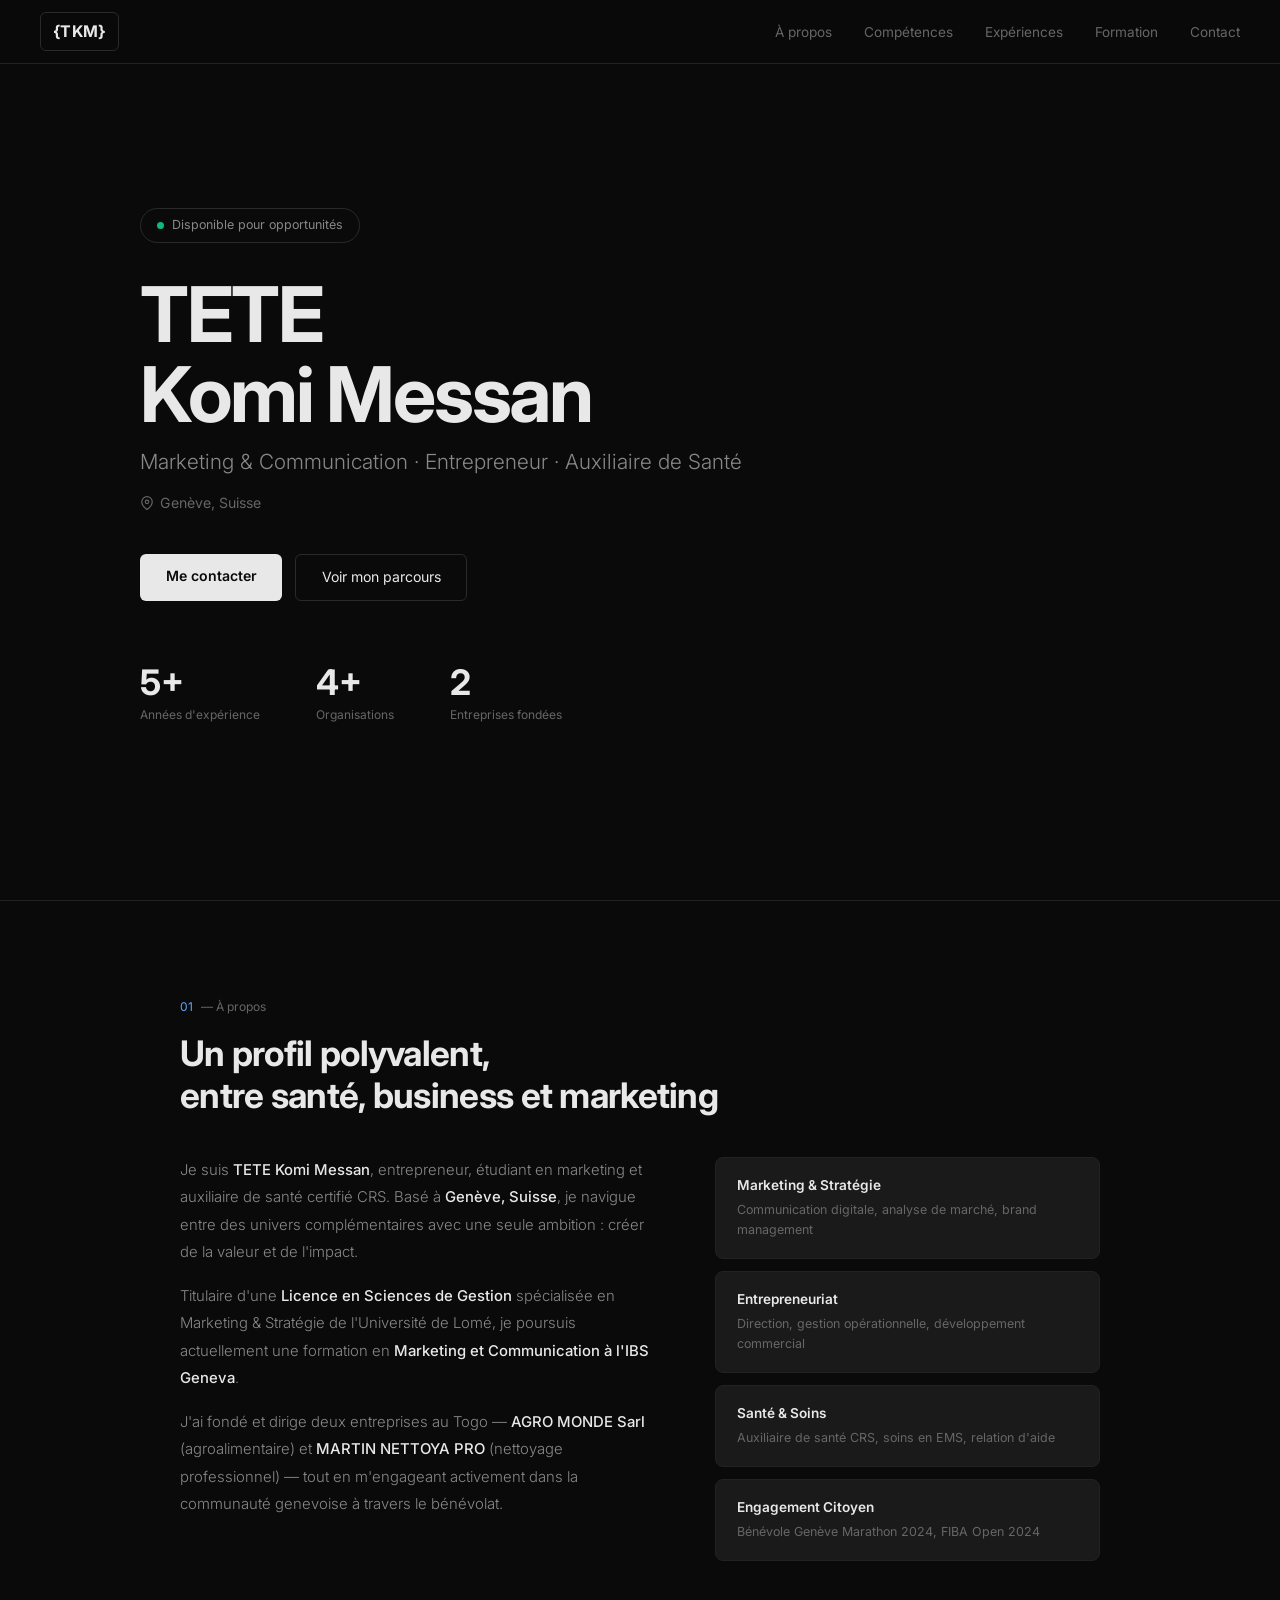
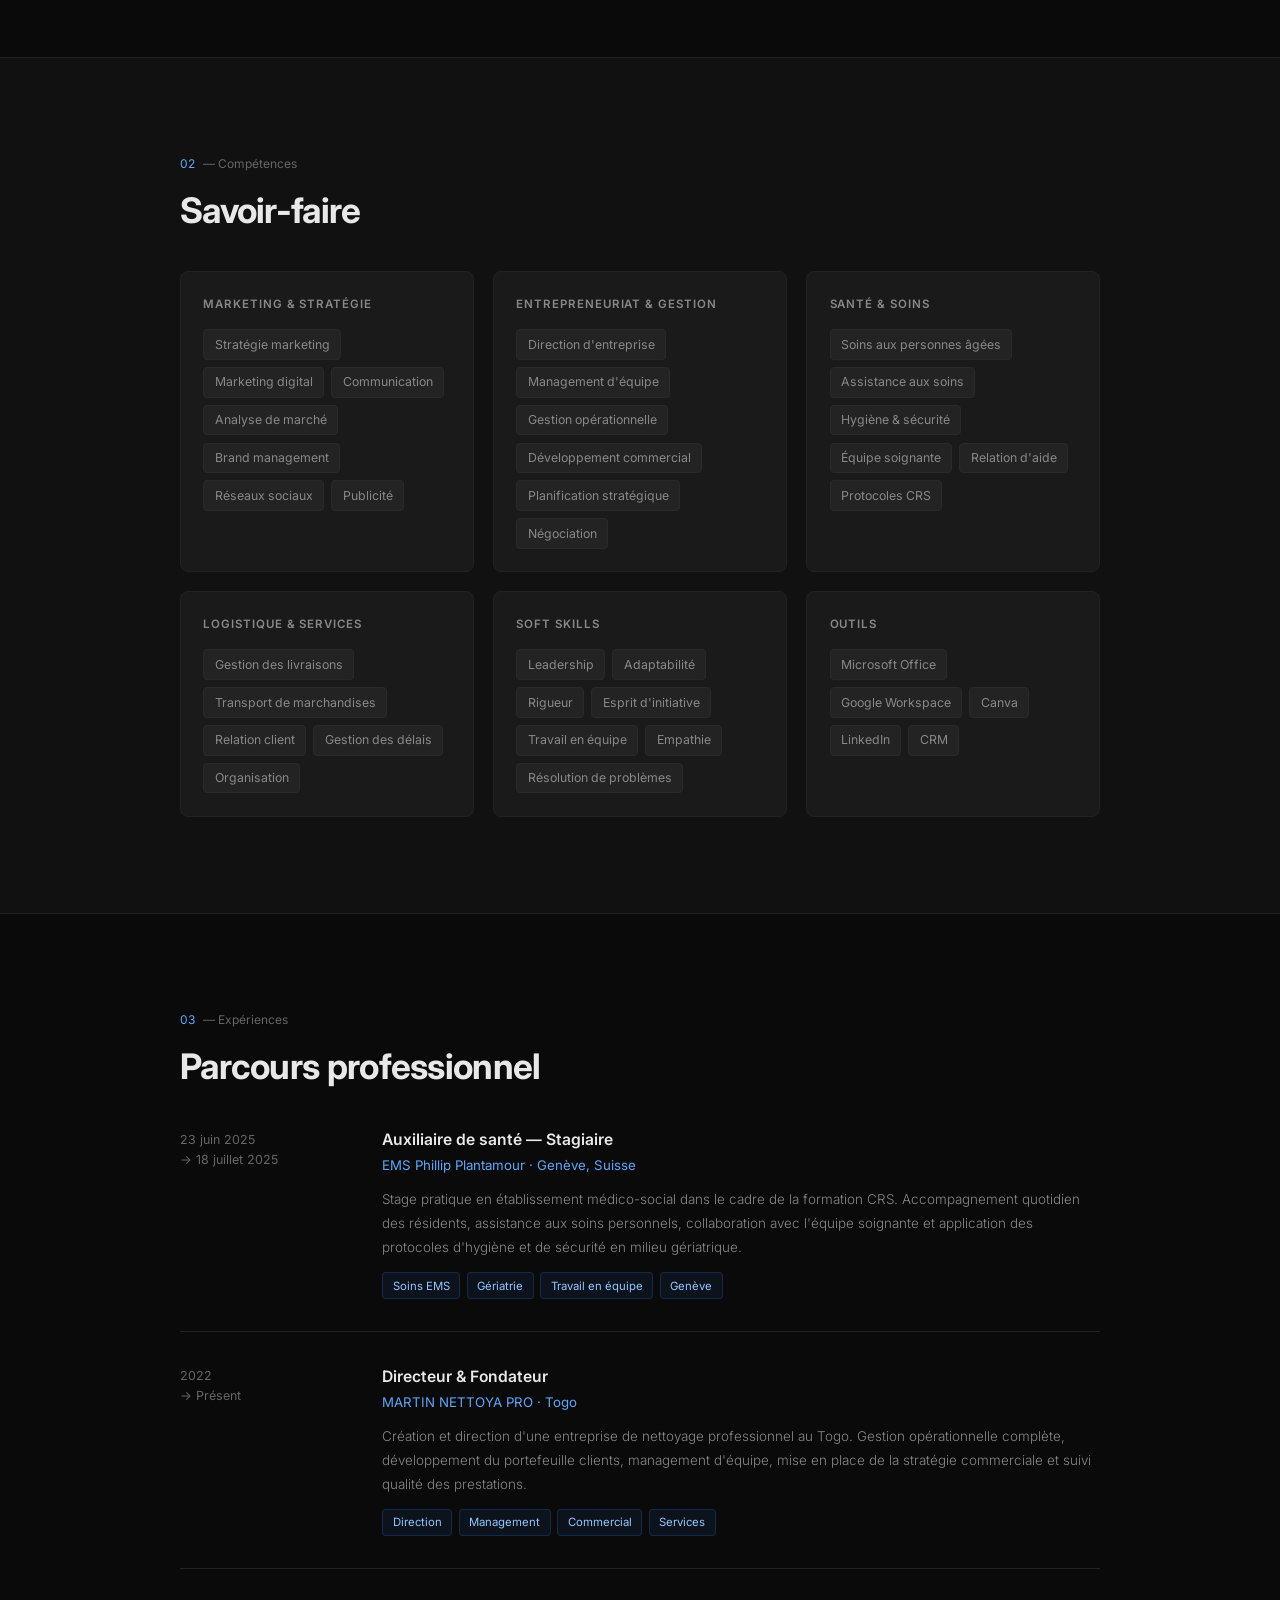
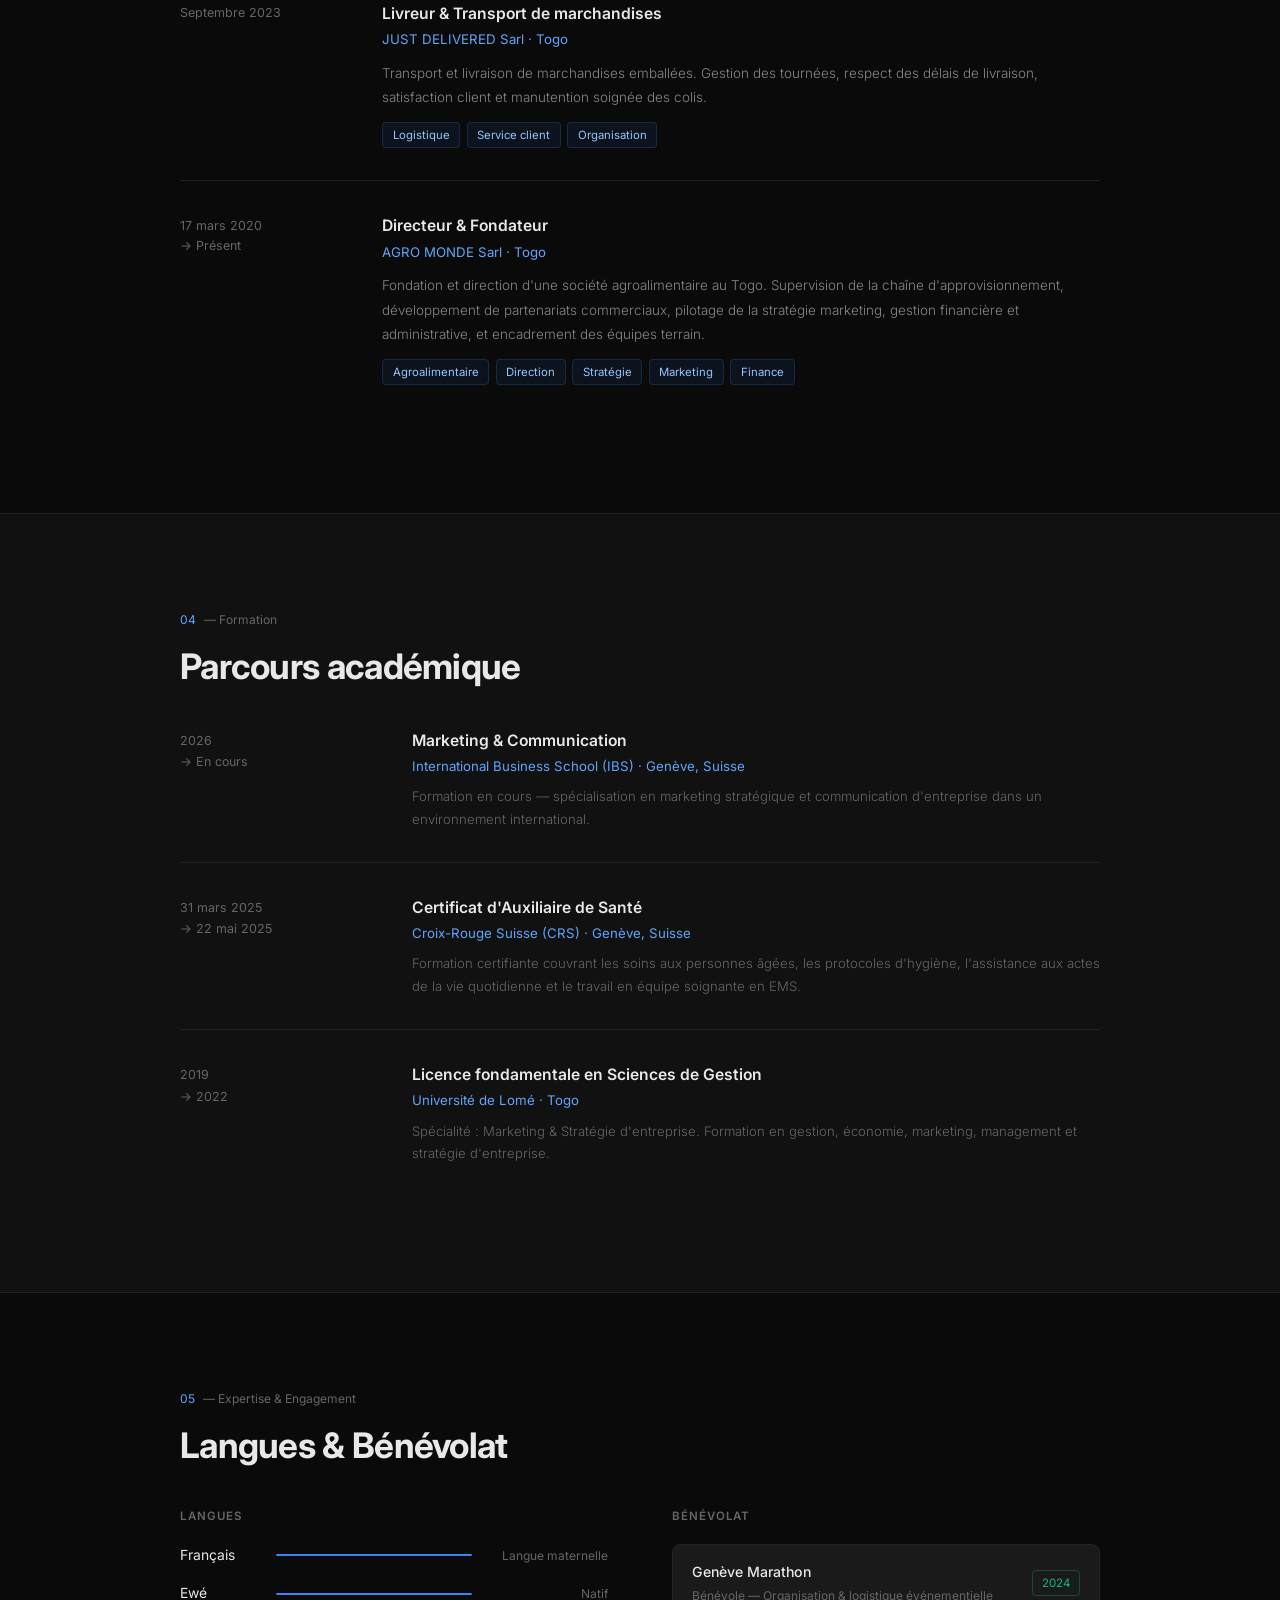
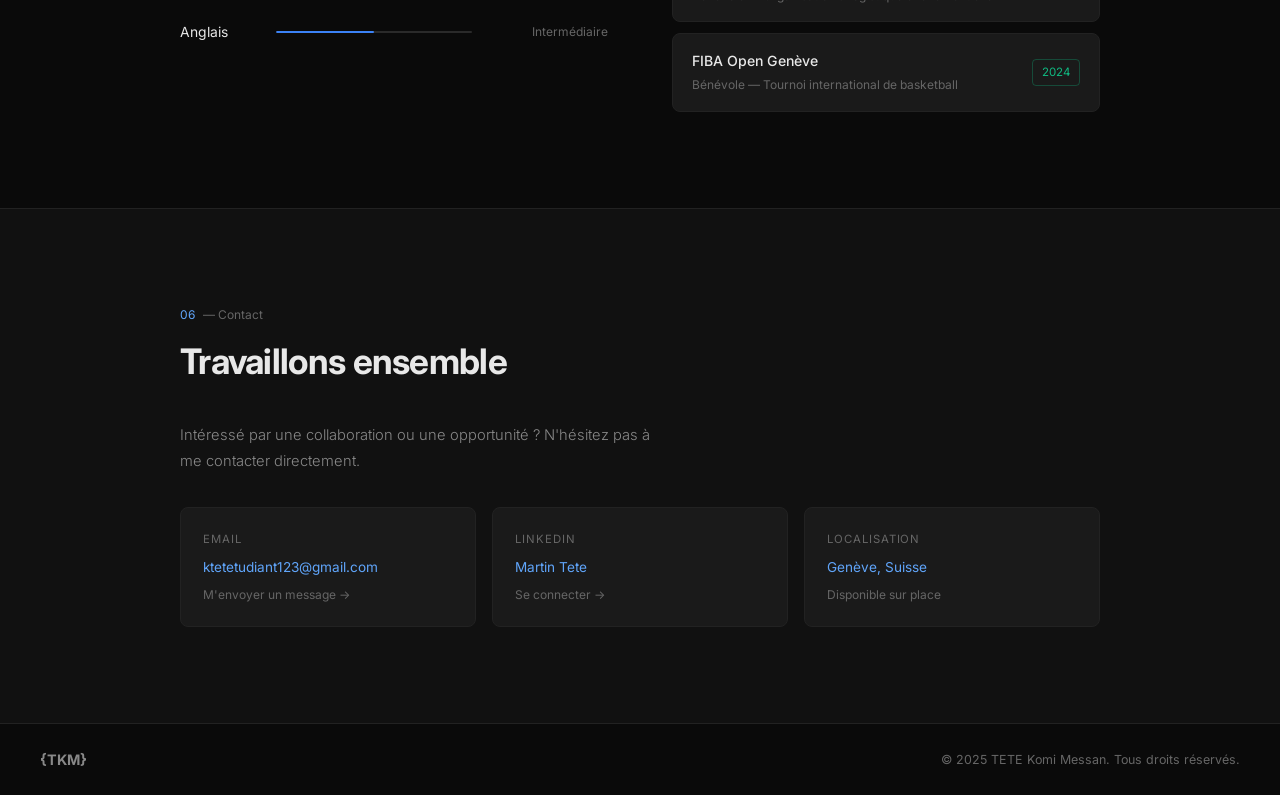
==== portfolio.html @ 0bc60387 "Add files via upload" ====
<!DOCTYPE html>
<html lang="fr">
<head>
<meta charset="UTF-8">
<meta name="viewport" content="width=device-width, initial-scale=1.0">
<title>TETE Komi Messan | Marketing & Entrepreneuriat</title>
<link href="https://fonts.googleapis.com/css2?family=Inter:wght@300;400;500;600;700&display=swap" rel="stylesheet">
<style>
*{margin:0;padding:0;box-sizing:border-box}
:root{
  --bg:#0a0a0a;
  --bg2:#111111;
  --bg3:#1a1a1a;
  --border:#222;
  --border2:#2a2a2a;
  --text:#e8e8e8;
  --muted:#666;
  --muted2:#888;
  --accent:#3b82f6;
  --accent2:#60a5fa;
  --green:#10b981;
}
html{scroll-behavior:smooth}
body{font-family:'Inter',sans-serif;background:var(--bg);color:var(--text);line-height:1.6;overflow-x:hidden}

/* NAV */
nav{
  position:fixed;top:0;left:0;right:0;z-index:100;
  display:flex;align-items:center;justify-content:space-between;
  padding:0 2.5rem;height:64px;
  background:rgba(10,10,10,0.92);backdrop-filter:blur(20px);
  border-bottom:1px solid var(--border);
}
.nav-logo{
  font-size:1rem;font-weight:700;color:var(--text);text-decoration:none;
  border:1px solid var(--border2);padding:0.35rem 0.75rem;border-radius:6px;
  letter-spacing:0.02em;
}
.nav-links{display:flex;gap:2rem;list-style:none}
.nav-links a{color:var(--muted);text-decoration:none;font-size:0.85rem;font-weight:400;transition:color .2s}
.nav-links a:hover,.nav-links a.active{color:var(--text)}

/* HERO */
#hero{
  min-height:100vh;display:flex;flex-direction:column;justify-content:center;
  padding:6rem 2.5rem 4rem;
}
.hero-inner{max-width:1000px;margin:0 auto;width:100%}
.hero-badge{
  display:inline-flex;align-items:center;gap:0.5rem;
  border:1px solid var(--border2);border-radius:100px;
  padding:0.4rem 1rem;font-size:0.78rem;color:var(--muted2);
  margin-bottom:2rem;
}
.hero-badge-dot{width:7px;height:7px;border-radius:50%;background:var(--green);animation:pulse 2s infinite}
@keyframes pulse{0%,100%{opacity:1}50%{opacity:0.4}}
h1.hero-name{font-size:clamp(2.8rem,6vw,5rem);font-weight:700;line-height:1.05;margin-bottom:0.6rem;letter-spacing:-0.03em}
.hero-role{font-size:clamp(1rem,2.5vw,1.3rem);color:var(--muted2);font-weight:300;margin-bottom:0.8rem}
.hero-location{font-size:0.88rem;color:var(--muted);margin-bottom:2.5rem;display:flex;align-items:center;gap:0.4rem}
.hero-btns{display:flex;gap:0.8rem;flex-wrap:wrap;margin-bottom:4rem}
.btn-main{
  background:var(--text);color:var(--bg);padding:0.7rem 1.6rem;border-radius:6px;
  text-decoration:none;font-size:0.88rem;font-weight:600;transition:opacity .2s;border:none;cursor:pointer;
}
.btn-main:hover{opacity:0.85}
.btn-sec{
  border:1px solid var(--border2);color:var(--text);padding:0.7rem 1.6rem;border-radius:6px;
  text-decoration:none;font-size:0.88rem;font-weight:400;transition:background .2s;
}
.btn-sec:hover{background:var(--bg3)}
.hero-stats{display:flex;gap:3.5rem}
.stat-val{font-size:2.2rem;font-weight:700;color:var(--text);line-height:1}
.stat-label{font-size:0.75rem;color:var(--muted);margin-top:0.3rem}

/* SECTIONS */
.section-wrap{border-top:1px solid var(--border)}
.section{padding:6rem 2.5rem;max-width:1000px;margin:0 auto}
.section-bg{background:var(--bg2)}
.section-tag{font-size:0.75rem;color:var(--muted);margin-bottom:1rem;display:flex;align-items:center;gap:0.5rem}
.section-num{color:var(--accent2)}
.section-title{font-size:clamp(1.6rem,3vw,2.2rem);font-weight:700;letter-spacing:-0.02em;margin-bottom:2.5rem;line-height:1.2}

/* ABOUT */
.about-grid{display:grid;grid-template-columns:1.1fr 0.9fr;gap:4rem;align-items:start}
.about-text p{color:var(--muted2);line-height:1.85;font-size:0.93rem;font-weight:300;margin-bottom:1rem}
.about-text p strong{color:var(--text);font-weight:500}
.about-cards{display:flex;flex-direction:column;gap:0.75rem}
.about-card{
  background:var(--bg3);border:1px solid var(--border);border-radius:8px;
  padding:1.1rem 1.3rem;transition:border-color .2s;
}
.about-card:hover{border-color:var(--border2)}
.about-card-title{font-size:0.85rem;font-weight:600;color:var(--text);margin-bottom:0.2rem}
.about-card-sub{font-size:0.78rem;color:var(--muted)}

/* SKILLS */
.skills-grid{display:grid;grid-template-columns:repeat(auto-fit,minmax(260px,1fr));gap:1.2rem}
.skill-block{background:var(--bg3);border:1px solid var(--border);border-radius:8px;padding:1.4rem}
.skill-block-title{font-size:0.72rem;font-weight:600;color:var(--muted2);letter-spacing:0.08em;text-transform:uppercase;margin-bottom:1rem}
.skill-tags{display:flex;flex-wrap:wrap;gap:0.45rem}
.skill-tag{
  background:rgba(255,255,255,0.04);border:1px solid var(--border2);
  border-radius:4px;padding:0.28rem 0.65rem;font-size:0.77rem;color:var(--muted2);
  transition:border-color .2s,color .2s;
}
.skill-tag:hover{border-color:var(--accent);color:var(--accent2)}

/* EXPERIENCE */
.exp-list{display:flex;flex-direction:column}
.exp-item{
  display:grid;grid-template-columns:170px 1fr;gap:2rem;
  padding:2rem 0;border-bottom:1px solid var(--border);
}
.exp-item:first-child{padding-top:0}
.exp-item:last-child{border-bottom:none}
.exp-period{font-size:0.78rem;color:var(--muted);line-height:1.6;padding-top:0.15rem}
.exp-role{font-size:0.98rem;font-weight:600;color:var(--text);margin-bottom:0.2rem}
.exp-company{font-size:0.83rem;color:var(--accent2);margin-bottom:0.65rem;font-weight:400}
.exp-desc{font-size:0.84rem;color:var(--muted2);line-height:1.8;font-weight:300}
.exp-badges{display:flex;flex-wrap:wrap;gap:0.4rem;margin-top:0.8rem}
.exp-badge{
  font-size:0.71rem;padding:0.2rem 0.6rem;border-radius:4px;
  background:rgba(59,130,246,0.08);border:1px solid rgba(59,130,246,0.2);color:#93c5fd;
}

/* EDUCATION */
.edu-list{display:flex;flex-direction:column}
.edu-item{
  display:grid;grid-template-columns:200px 1fr;gap:2rem;
  padding:2rem 0;border-bottom:1px solid var(--border);
}
.edu-item:first-child{padding-top:0}
.edu-item:last-child{border-bottom:none}
.edu-period{font-size:0.78rem;color:var(--muted);line-height:1.7;padding-top:0.15rem}
.edu-degree{font-size:0.98rem;font-weight:600;color:var(--text);margin-bottom:0.2rem}
.edu-school{font-size:0.83rem;color:var(--accent2);margin-bottom:0.5rem}
.edu-detail{font-size:0.82rem;color:var(--muted);font-weight:300;line-height:1.7}

/* EXPERTISE */
.expertise-grid{display:grid;grid-template-columns:1fr 1fr;gap:4rem;align-items:start}
.block-label{font-size:0.72rem;font-weight:600;color:var(--muted);letter-spacing:0.08em;text-transform:uppercase;margin-bottom:1.2rem}
.lang-list{display:flex;flex-direction:column;gap:1rem}
.lang-item{display:grid;grid-template-columns:80px 1fr 120px;align-items:center;gap:1rem}
.lang-name{font-size:0.87rem;color:var(--text)}
.lang-bar-track{height:2px;background:var(--border2);border-radius:2px;overflow:hidden}
.lang-bar{height:100%;background:var(--accent);border-radius:2px;transition:width 1s ease}
.lang-level{font-size:0.75rem;color:var(--muted);text-align:right}
.bene-list{display:flex;flex-direction:column;gap:0.7rem}
.bene-item{
  background:var(--bg3);border:1px solid var(--border);border-radius:8px;
  padding:1rem 1.2rem;display:flex;align-items:center;justify-content:space-between;gap:1rem;
}
.bene-name{font-size:0.88rem;font-weight:500;color:var(--text)}
.bene-sub{font-size:0.75rem;color:var(--muted);margin-top:0.15rem}
.bene-year{
  font-size:0.72rem;color:var(--green);white-space:nowrap;
  border:1px solid rgba(16,185,129,0.3);padding:0.18rem 0.55rem;border-radius:4px;
  flex-shrink:0;
}

/* CONTACT */
.contact-intro{color:var(--muted2);font-size:0.92rem;font-weight:300;line-height:1.8;margin-bottom:2rem;max-width:480px}
.contact-grid{display:grid;grid-template-columns:repeat(3,1fr);gap:1rem}
.contact-card{
  background:var(--bg3);border:1px solid var(--border);border-radius:8px;
  padding:1.4rem;text-decoration:none;color:var(--text);
  transition:border-color .2s,background .2s;display:block;
}
.contact-card:hover{border-color:var(--accent);background:rgba(59,130,246,0.04)}
.contact-card-type{font-size:0.71rem;color:var(--muted);text-transform:uppercase;letter-spacing:0.08em;margin-bottom:0.5rem}
.contact-card-val{font-size:0.85rem;color:var(--accent2);word-break:break-all;margin-bottom:0.4rem}
.contact-card-action{font-size:0.75rem;color:var(--muted)}

/* FOOTER */
footer{
  border-top:1px solid var(--border);padding:1.5rem 2.5rem;
  display:flex;justify-content:space-between;align-items:center;
  color:var(--muted);font-size:0.78rem;
}
.footer-logo{font-weight:700;color:var(--muted2);font-size:0.9rem;font-family:'Inter',sans-serif}

/* RESPONSIVE */
@media(max-width:768px){
  nav{padding:0 1.2rem}
  .nav-links{display:none}
  .section{padding:4rem 1.2rem}
  #hero{padding:5rem 1.2rem 3rem}
  .about-grid{grid-template-columns:1fr;gap:2rem}
  .exp-item{grid-template-columns:1fr;gap:0.3rem}
  .edu-item{grid-template-columns:1fr;gap:0.3rem}
  .expertise-grid{grid-template-columns:1fr;gap:2.5rem}
  .contact-grid{grid-template-columns:1fr}
  .hero-stats{gap:2rem}
  .lang-item{grid-template-columns:70px 1fr 100px}
  footer{flex-direction:column;gap:0.5rem;text-align:center;padding:1.2rem}
}
</style>
</head>
<body>

<!-- NAV -->
<nav>
  <a href="#hero" class="nav-logo">{TKM}</a>
  <ul class="nav-links">
    <li><a href="#about">À propos</a></li>
    <li><a href="#skills">Compétences</a></li>
    <li><a href="#experience">Expériences</a></li>
    <li><a href="#education">Formation</a></li>
    <li><a href="#contact">Contact</a></li>
  </ul>
</nav>

<!-- HERO -->
<section id="hero">
  <div class="hero-inner">
    <div class="hero-badge">
      <span class="hero-badge-dot"></span>
      Disponible pour opportunités
    </div>
    <h1 class="hero-name">TETE<br>Komi Messan</h1>
    <div class="hero-role">Marketing &amp; Communication · Entrepreneur · Auxiliaire de Santé</div>
    <div class="hero-location">
      <svg width="14" height="14" viewBox="0 0 24 24" fill="none" stroke="currentColor" stroke-width="2"><path d="M21 10c0 7-9 13-9 13s-9-6-9-13a9 9 0 0 1 18 0z"/><circle cx="12" cy="10" r="3"/></svg>
      Genève, Suisse
    </div>
    <div class="hero-btns">
      <a href="#contact" class="btn-main">Me contacter</a>
      <a href="#experience" class="btn-sec">Voir mon parcours</a>
    </div>
    <div class="hero-stats">
      <div>
        <div class="stat-val" id="stat-years">0+</div>
        <div class="stat-label">Années d'expérience</div>
      </div>
      <div>
        <div class="stat-val" id="stat-orgs">0+</div>
        <div class="stat-label">Organisations</div>
      </div>
      <div>
        <div class="stat-val" id="stat-cos">0</div>
        <div class="stat-label">Entreprises fondées</div>
      </div>
    </div>
  </div>
</section>

<!-- ABOUT -->
<div class="section-wrap" id="about">
<div class="section">
  <div class="section-tag"><span class="section-num">01</span> — À propos</div>
  <h2 class="section-title">Un profil polyvalent,<br>entre santé, business et marketing</h2>
  <div class="about-grid">
    <div class="about-text">
      <p>Je suis <strong>TETE Komi Messan</strong>, entrepreneur, étudiant en marketing et auxiliaire de santé certifié CRS. Basé à <strong>Genève, Suisse</strong>, je navigue entre des univers complémentaires avec une seule ambition : créer de la valeur et de l'impact.</p>
      <p>Titulaire d'une <strong>Licence en Sciences de Gestion</strong> spécialisée en Marketing &amp; Stratégie de l'Université de Lomé, je poursuis actuellement une formation en <strong>Marketing et Communication à l'IBS Geneva</strong>.</p>
      <p>J'ai fondé et dirige deux entreprises au Togo — <strong>AGRO MONDE Sarl</strong> (agroalimentaire) et <strong>MARTIN NETTOYA PRO</strong> (nettoyage professionnel) — tout en m'engageant activement dans la communauté genevoise à travers le bénévolat.</p>
    </div>
    <div class="about-cards">
      <div class="about-card">
        <div class="about-card-title">Marketing &amp; Stratégie</div>
        <div class="about-card-sub">Communication digitale, analyse de marché, brand management</div>
      </div>
      <div class="about-card">
        <div class="about-card-title">Entrepreneuriat</div>
        <div class="about-card-sub">Direction, gestion opérationnelle, développement commercial</div>
      </div>
      <div class="about-card">
        <div class="about-card-title">Santé &amp; Soins</div>
        <div class="about-card-sub">Auxiliaire de santé CRS, soins en EMS, relation d'aide</div>
      </div>
      <div class="about-card">
        <div class="about-card-title">Engagement Citoyen</div>
        <div class="about-card-sub">Bénévole Genève Marathon 2024, FIBA Open 2024</div>
      </div>
    </div>
  </div>
</div>
</div>

<!-- SKILLS -->
<div class="section-wrap section-bg" id="skills">
<div class="section">
  <div class="section-tag"><span class="section-num">02</span> — Compétences</div>
  <h2 class="section-title">Savoir-faire</h2>
  <div class="skills-grid">
    <div class="skill-block">
      <div class="skill-block-title">Marketing &amp; Stratégie</div>
      <div class="skill-tags">
        <span class="skill-tag">Stratégie marketing</span>
        <span class="skill-tag">Marketing digital</span>
        <span class="skill-tag">Communication</span>
        <span class="skill-tag">Analyse de marché</span>
        <span class="skill-tag">Brand management</span>
        <span class="skill-tag">Réseaux sociaux</span>
        <span class="skill-tag">Publicité</span>
      </div>
    </div>
    <div class="skill-block">
      <div class="skill-block-title">Entrepreneuriat &amp; Gestion</div>
      <div class="skill-tags">
        <span class="skill-tag">Direction d'entreprise</span>
        <span class="skill-tag">Management d'équipe</span>
        <span class="skill-tag">Gestion opérationnelle</span>
        <span class="skill-tag">Développement commercial</span>
        <span class="skill-tag">Planification stratégique</span>
        <span class="skill-tag">Négociation</span>
      </div>
    </div>
    <div class="skill-block">
      <div class="skill-block-title">Santé &amp; Soins</div>
      <div class="skill-tags">
        <span class="skill-tag">Soins aux personnes âgées</span>
        <span class="skill-tag">Assistance aux soins</span>
        <span class="skill-tag">Hygiène &amp; sécurité</span>
        <span class="skill-tag">Équipe soignante</span>
        <span class="skill-tag">Relation d'aide</span>
        <span class="skill-tag">Protocoles CRS</span>
      </div>
    </div>
    <div class="skill-block">
      <div class="skill-block-title">Logistique &amp; Services</div>
      <div class="skill-tags">
        <span class="skill-tag">Gestion des livraisons</span>
        <span class="skill-tag">Transport de marchandises</span>
        <span class="skill-tag">Relation client</span>
        <span class="skill-tag">Gestion des délais</span>
        <span class="skill-tag">Organisation</span>
      </div>
    </div>
    <div class="skill-block">
      <div class="skill-block-title">Soft Skills</div>
      <div class="skill-tags">
        <span class="skill-tag">Leadership</span>
        <span class="skill-tag">Adaptabilité</span>
        <span class="skill-tag">Rigueur</span>
        <span class="skill-tag">Esprit d'initiative</span>
        <span class="skill-tag">Travail en équipe</span>
        <span class="skill-tag">Empathie</span>
        <span class="skill-tag">Résolution de problèmes</span>
      </div>
    </div>
    <div class="skill-block">
      <div class="skill-block-title">Outils</div>
      <div class="skill-tags">
        <span class="skill-tag">Microsoft Office</span>
        <span class="skill-tag">Google Workspace</span>
        <span class="skill-tag">Canva</span>
        <span class="skill-tag">LinkedIn</span>
        <span class="skill-tag">CRM</span>
      </div>
    </div>
  </div>
</div>
</div>

<!-- EXPERIENCE -->
<div class="section-wrap" id="experience">
<div class="section">
  <div class="section-tag"><span class="section-num">03</span> — Expériences</div>
  <h2 class="section-title">Parcours professionnel</h2>
  <div class="exp-list">

    <div class="exp-item">
      <div class="exp-period">23 juin 2025<br>→ 18 juillet 2025</div>
      <div>
        <div class="exp-role">Auxiliaire de santé — Stagiaire</div>
        <div class="exp-company">EMS Phillip Plantamour · Genève, Suisse</div>
        <div class="exp-desc">Stage pratique en établissement médico-social dans le cadre de la formation CRS. Accompagnement quotidien des résidents, assistance aux soins personnels, collaboration avec l'équipe soignante et application des protocoles d'hygiène et de sécurité en milieu gériatrique.</div>
        <div class="exp-badges">
          <span class="exp-badge">Soins EMS</span>
          <span class="exp-badge">Gériatrie</span>
          <span class="exp-badge">Travail en équipe</span>
          <span class="exp-badge">Genève</span>
        </div>
      </div>
    </div>

    <div class="exp-item">
      <div class="exp-period">2022<br>→ Présent</div>
      <div>
        <div class="exp-role">Directeur &amp; Fondateur</div>
        <div class="exp-company">MARTIN NETTOYA PRO · Togo</div>
        <div class="exp-desc">Création et direction d'une entreprise de nettoyage professionnel au Togo. Gestion opérationnelle complète, développement du portefeuille clients, management d'équipe, mise en place de la stratégie commerciale et suivi qualité des prestations.</div>
        <div class="exp-badges">
          <span class="exp-badge">Direction</span>
          <span class="exp-badge">Management</span>
          <span class="exp-badge">Commercial</span>
          <span class="exp-badge">Services</span>
        </div>
      </div>
    </div>

    <div class="exp-item">
      <div class="exp-period">Septembre 2023</div>
      <div>
        <div class="exp-role">Livreur &amp; Transport de marchandises</div>
        <div class="exp-company">JUST DELIVERED Sarl · Togo</div>
        <div class="exp-desc">Transport et livraison de marchandises emballées. Gestion des tournées, respect des délais de livraison, satisfaction client et manutention soignée des colis.</div>
        <div class="exp-badges">
          <span class="exp-badge">Logistique</span>
          <span class="exp-badge">Service client</span>
          <span class="exp-badge">Organisation</span>
        </div>
      </div>
    </div>

    <div class="exp-item">
      <div class="exp-period">17 mars 2020<br>→ Présent</div>
      <div>
        <div class="exp-role">Directeur &amp; Fondateur</div>
        <div class="exp-company">AGRO MONDE Sarl · Togo</div>
        <div class="exp-desc">Fondation et direction d'une société agroalimentaire au Togo. Supervision de la chaîne d'approvisionnement, développement de partenariats commerciaux, pilotage de la stratégie marketing, gestion financière et administrative, et encadrement des équipes terrain.</div>
        <div class="exp-badges">
          <span class="exp-badge">Agroalimentaire</span>
          <span class="exp-badge">Direction</span>
          <span class="exp-badge">Stratégie</span>
          <span class="exp-badge">Marketing</span>
          <span class="exp-badge">Finance</span>
        </div>
      </div>
    </div>

  </div>
</div>
</div>

<!-- EDUCATION -->
<div class="section-wrap section-bg" id="education">
<div class="section">
  <div class="section-tag"><span class="section-num">04</span> — Formation</div>
  <h2 class="section-title">Parcours académique</h2>
  <div class="edu-list">

    <div class="edu-item">
      <div class="edu-period">2026<br>→ En cours</div>
      <div>
        <div class="edu-degree">Marketing &amp; Communication</div>
        <div class="edu-school">International Business School (IBS) · Genève, Suisse</div>
        <div class="edu-detail">Formation en cours — spécialisation en marketing stratégique et communication d'entreprise dans un environnement international.</div>
      </div>
    </div>

    <div class="edu-item">
      <div class="edu-period">31 mars 2025<br>→ 22 mai 2025</div>
      <div>
        <div class="edu-degree">Certificat d'Auxiliaire de Santé</div>
        <div class="edu-school">Croix-Rouge Suisse (CRS) · Genève, Suisse</div>
        <div class="edu-detail">Formation certifiante couvrant les soins aux personnes âgées, les protocoles d'hygiène, l'assistance aux actes de la vie quotidienne et le travail en équipe soignante en EMS.</div>
      </div>
    </div>

    <div class="edu-item">
      <div class="edu-period">2019<br>→ 2022</div>
      <div>
        <div class="edu-degree">Licence fondamentale en Sciences de Gestion</div>
        <div class="edu-school">Université de Lomé · Togo</div>
        <div class="edu-detail">Spécialité : Marketing &amp; Stratégie d'entreprise. Formation en gestion, économie, marketing, management et stratégie d'entreprise.</div>
      </div>
    </div>

  </div>
</div>
</div>

<!-- EXPERTISE / LANGUES / BÉNÉVOLAT -->
<div class="section-wrap" id="expertise">
<div class="section">
  <div class="section-tag"><span class="section-num">05</span> — Expertise &amp; Engagement</div>
  <h2 class="section-title">Langues &amp; Bénévolat</h2>
  <div class="expertise-grid">

    <div>
      <div class="block-label">Langues</div>
      <div class="lang-list">
        <div class="lang-item">
          <span class="lang-name">Français</span>
          <div class="lang-bar-track"><div class="lang-bar" data-width="100"></div></div>
          <span class="lang-level">Langue maternelle</span>
        </div>
        <div class="lang-item">
          <span class="lang-name">Ewé</span>
          <div class="lang-bar-track"><div class="lang-bar" data-width="100"></div></div>
          <span class="lang-level">Natif</span>
        </div>
        <div class="lang-item">
          <span class="lang-name">Anglais</span>
          <div class="lang-bar-track"><div class="lang-bar" data-width="50"></div></div>
          <span class="lang-level">Intermédiaire</span>
        </div>
      </div>
    </div>

    <div>
      <div class="block-label">Bénévolat</div>
      <div class="bene-list">
        <div class="bene-item">
          <div>
            <div class="bene-name">Genève Marathon</div>
            <div class="bene-sub">Bénévole — Organisation &amp; logistique événementielle</div>
          </div>
          <span class="bene-year">2024</span>
        </div>
        <div class="bene-item">
          <div>
            <div class="bene-name">FIBA Open Genève</div>
            <div class="bene-sub">Bénévole — Tournoi international de basketball</div>
          </div>
          <span class="bene-year">2024</span>
        </div>
      </div>
    </div>

  </div>
</div>
</div>

<!-- CONTACT -->
<div class="section-wrap section-bg" id="contact">
<div class="section">
  <div class="section-tag"><span class="section-num">06</span> — Contact</div>
  <h2 class="section-title">Travaillons ensemble</h2>
  <p class="contact-intro">Intéressé par une collaboration ou une opportunité ? N'hésitez pas à me contacter directement.</p>
  <div class="contact-grid">
    <a href="mailto:ktetetudiant123@gmail.com" class="contact-card">
      <div class="contact-card-type">Email</div>
      <div class="contact-card-val">ktetetudiant123@gmail.com</div>
      <div class="contact-card-action">M'envoyer un message →</div>
    </a>
    <a href="https://www.linkedin.com/in/martin-tete-21938b289/" target="_blank" class="contact-card">
      <div class="contact-card-type">LinkedIn</div>
      <div class="contact-card-val">Martin Tete</div>
      <div class="contact-card-action">Se connecter →</div>
    </a>
    <div class="contact-card" style="cursor:default">
      <div class="contact-card-type">Localisation</div>
      <div class="contact-card-val">Genève, Suisse</div>
      <div class="contact-card-action">Disponible sur place</div>
    </div>
  </div>
</div>
</div>

<!-- FOOTER -->
<footer>
  <span class="footer-logo">{TKM}</span>
  <span>© 2025 TETE Komi Messan. Tous droits réservés.</span>
</footer>

<script>
// Active nav link on scroll
const allSections = document.querySelectorAll('[id]');
const links = document.querySelectorAll('.nav-links a');
window.addEventListener('scroll', () => {
  let cur = '';
  allSections.forEach(s => { if(window.scrollY >= s.offsetTop - 100) cur = s.id; });
  links.forEach(a => {
    a.classList.toggle('active', a.getAttribute('href') === '#' + cur);
  });
});

// Counter animation on hero
function animateCounter(el, target, suffix) {
  let val = 0;
  const dur = 1400, step = 16, inc = target / (dur / step);
  const t = setInterval(() => {
    val += inc;
    if (val >= target) { val = target; clearInterval(t); }
    el.textContent = Math.floor(val) + suffix;
  }, step);
}
const heroObs = new IntersectionObserver(entries => {
  if (entries[0].isIntersecting) {
    animateCounter(document.getElementById('stat-years'), 5, '+');
    animateCounter(document.getElementById('stat-orgs'), 4, '+');
    animateCounter(document.getElementById('stat-cos'), 2, '');
    heroObs.disconnect();
  }
}, { threshold: 0.5 });
heroObs.observe(document.querySelector('.hero-stats'));

// Language bars animation
const bars = document.querySelectorAll('.lang-bar');
bars.forEach(b => b.style.width = '0');
const barObs = new IntersectionObserver(entries => {
  if (entries[0].isIntersecting) {
    bars.forEach(b => { b.style.width = b.dataset.width + '%'; });
    barObs.disconnect();
  }
}, { threshold: 0.4 });
const expertiseSection = document.getElementById('expertise');
if (expertiseSection) barObs.observe(expertiseSection);
</script>
</body>
</html>
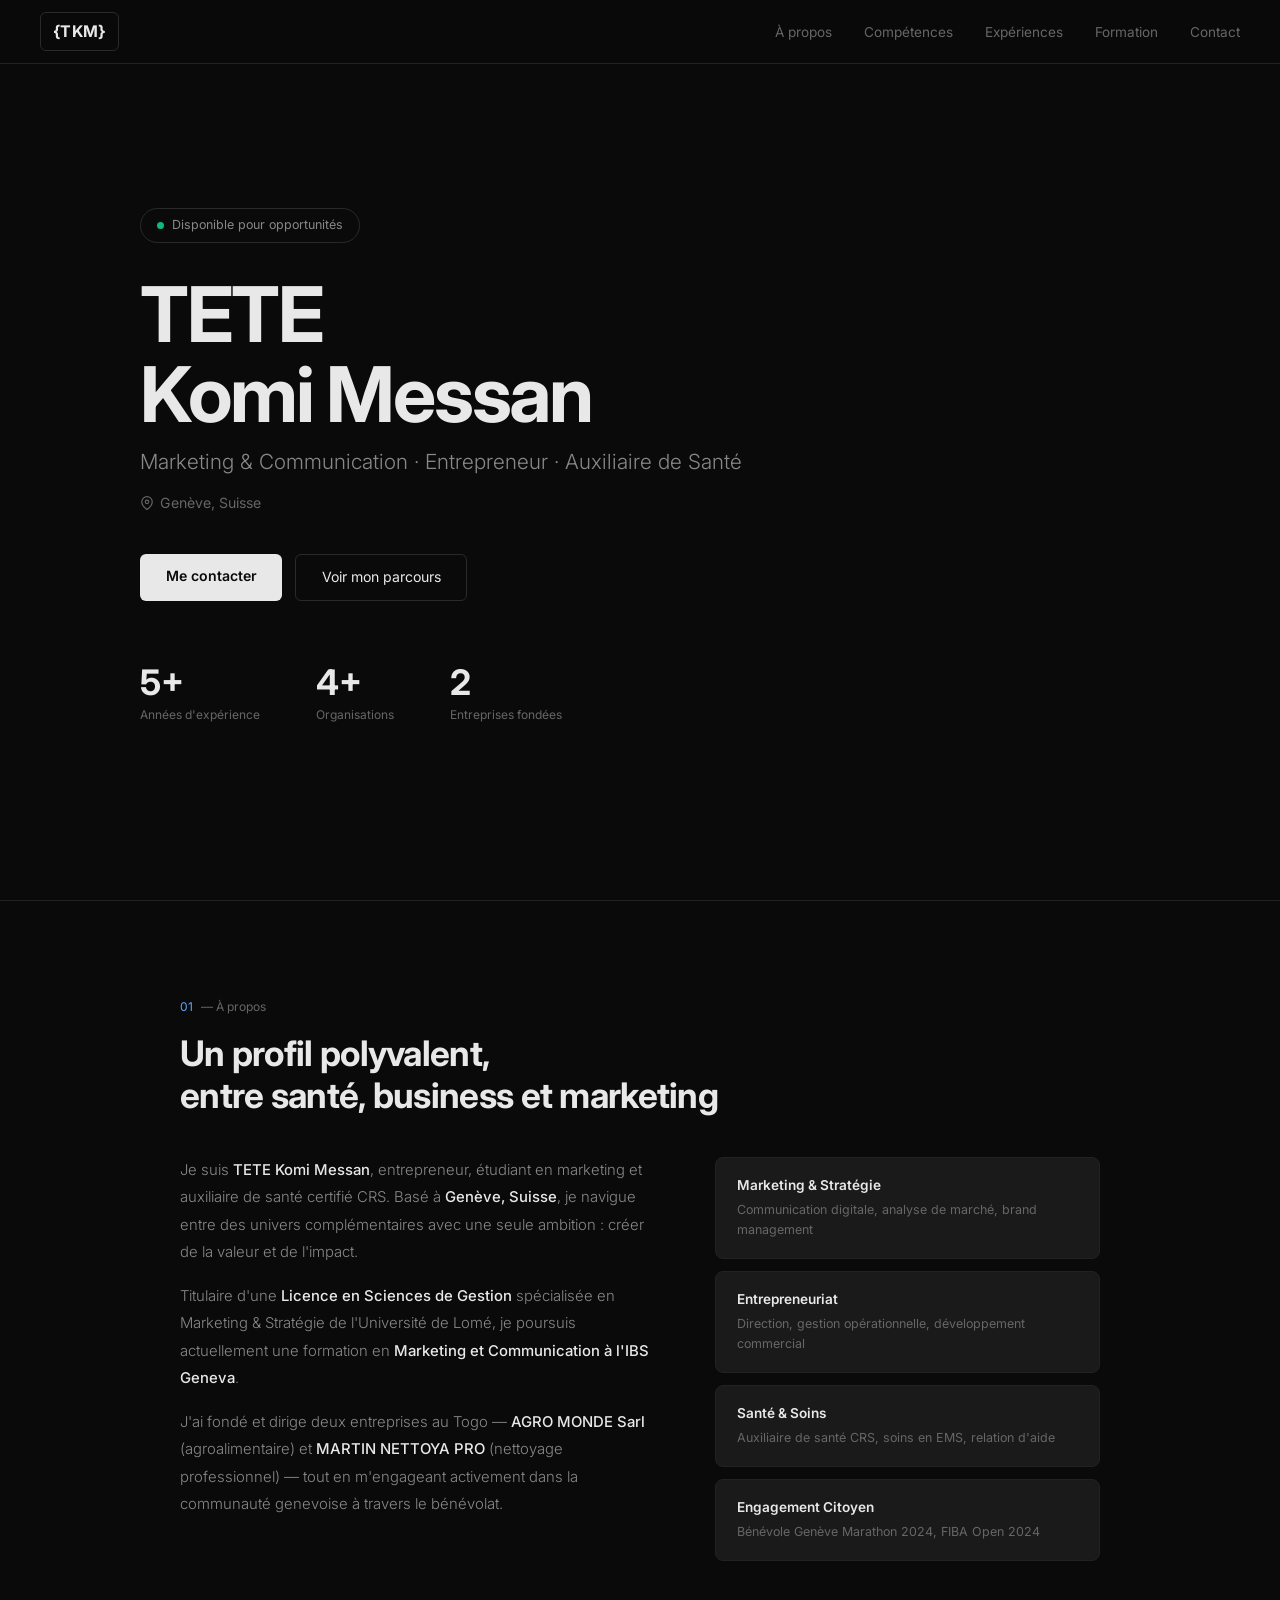
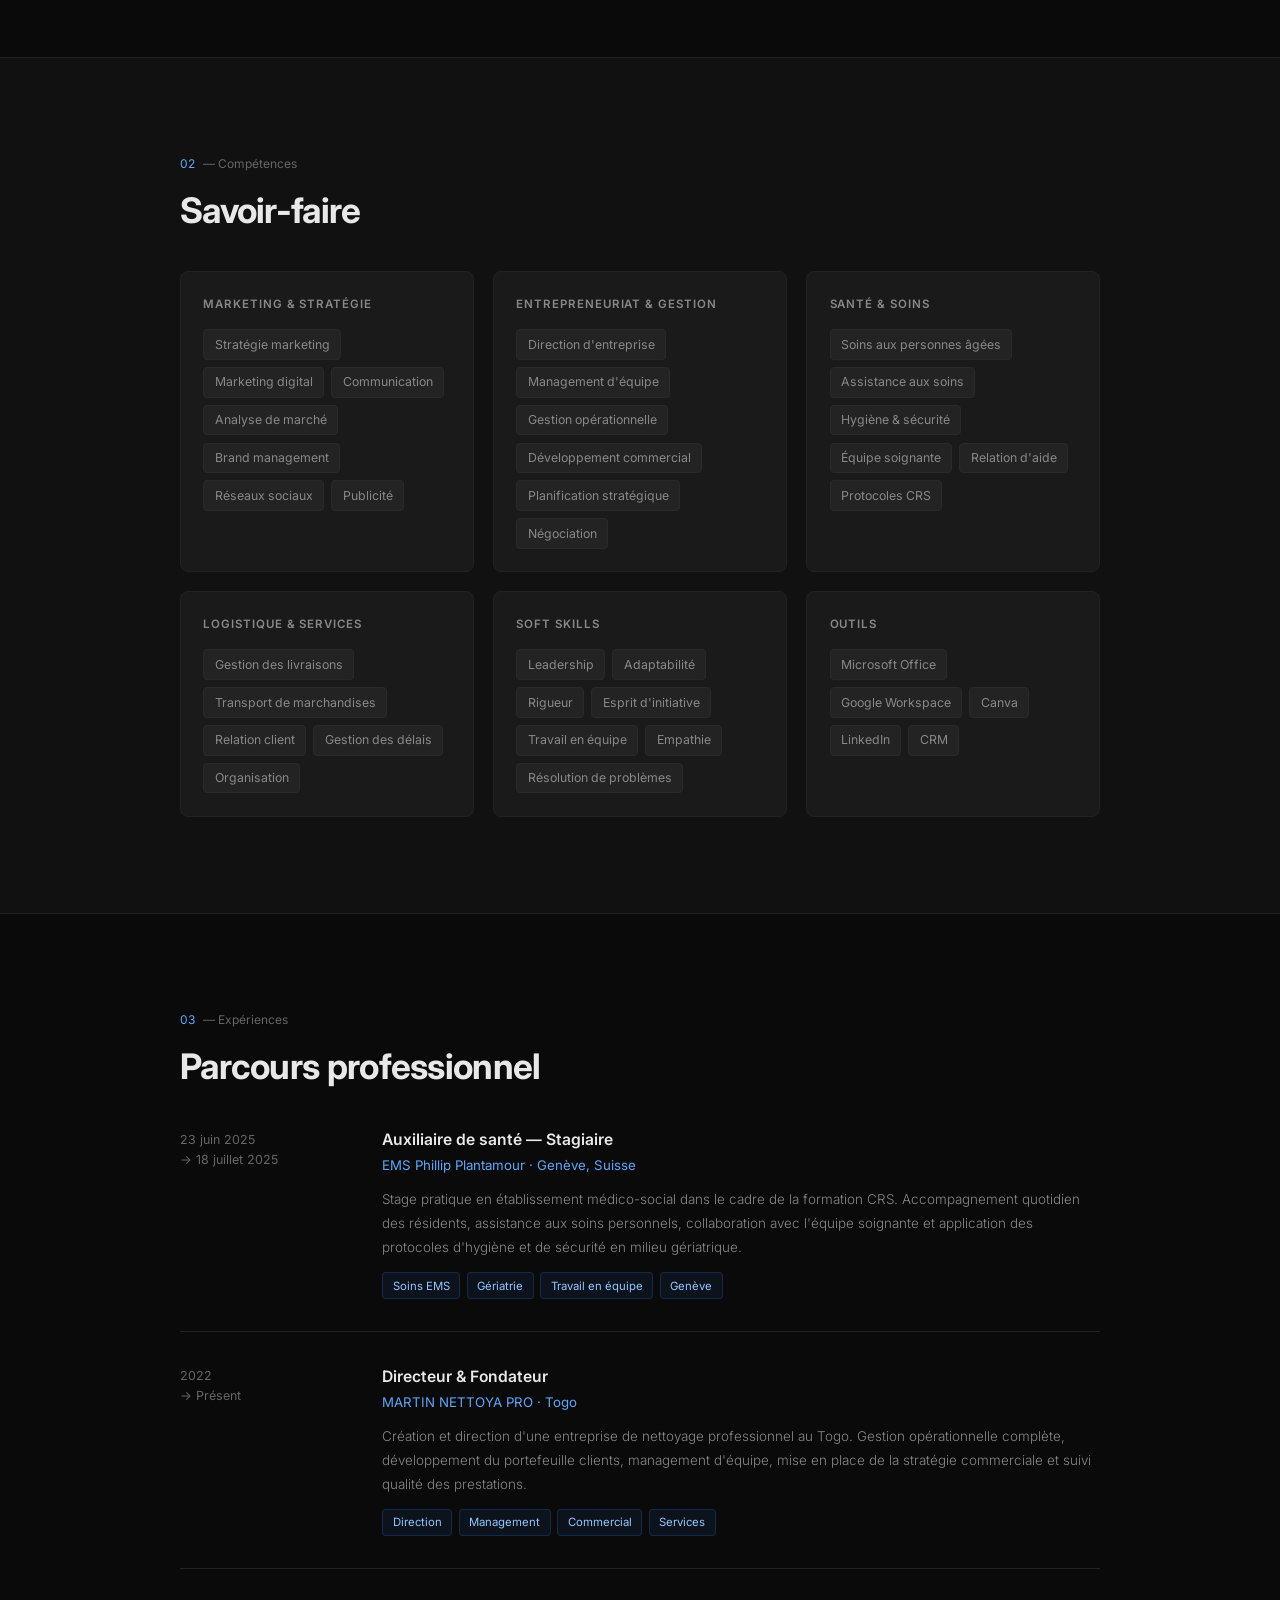
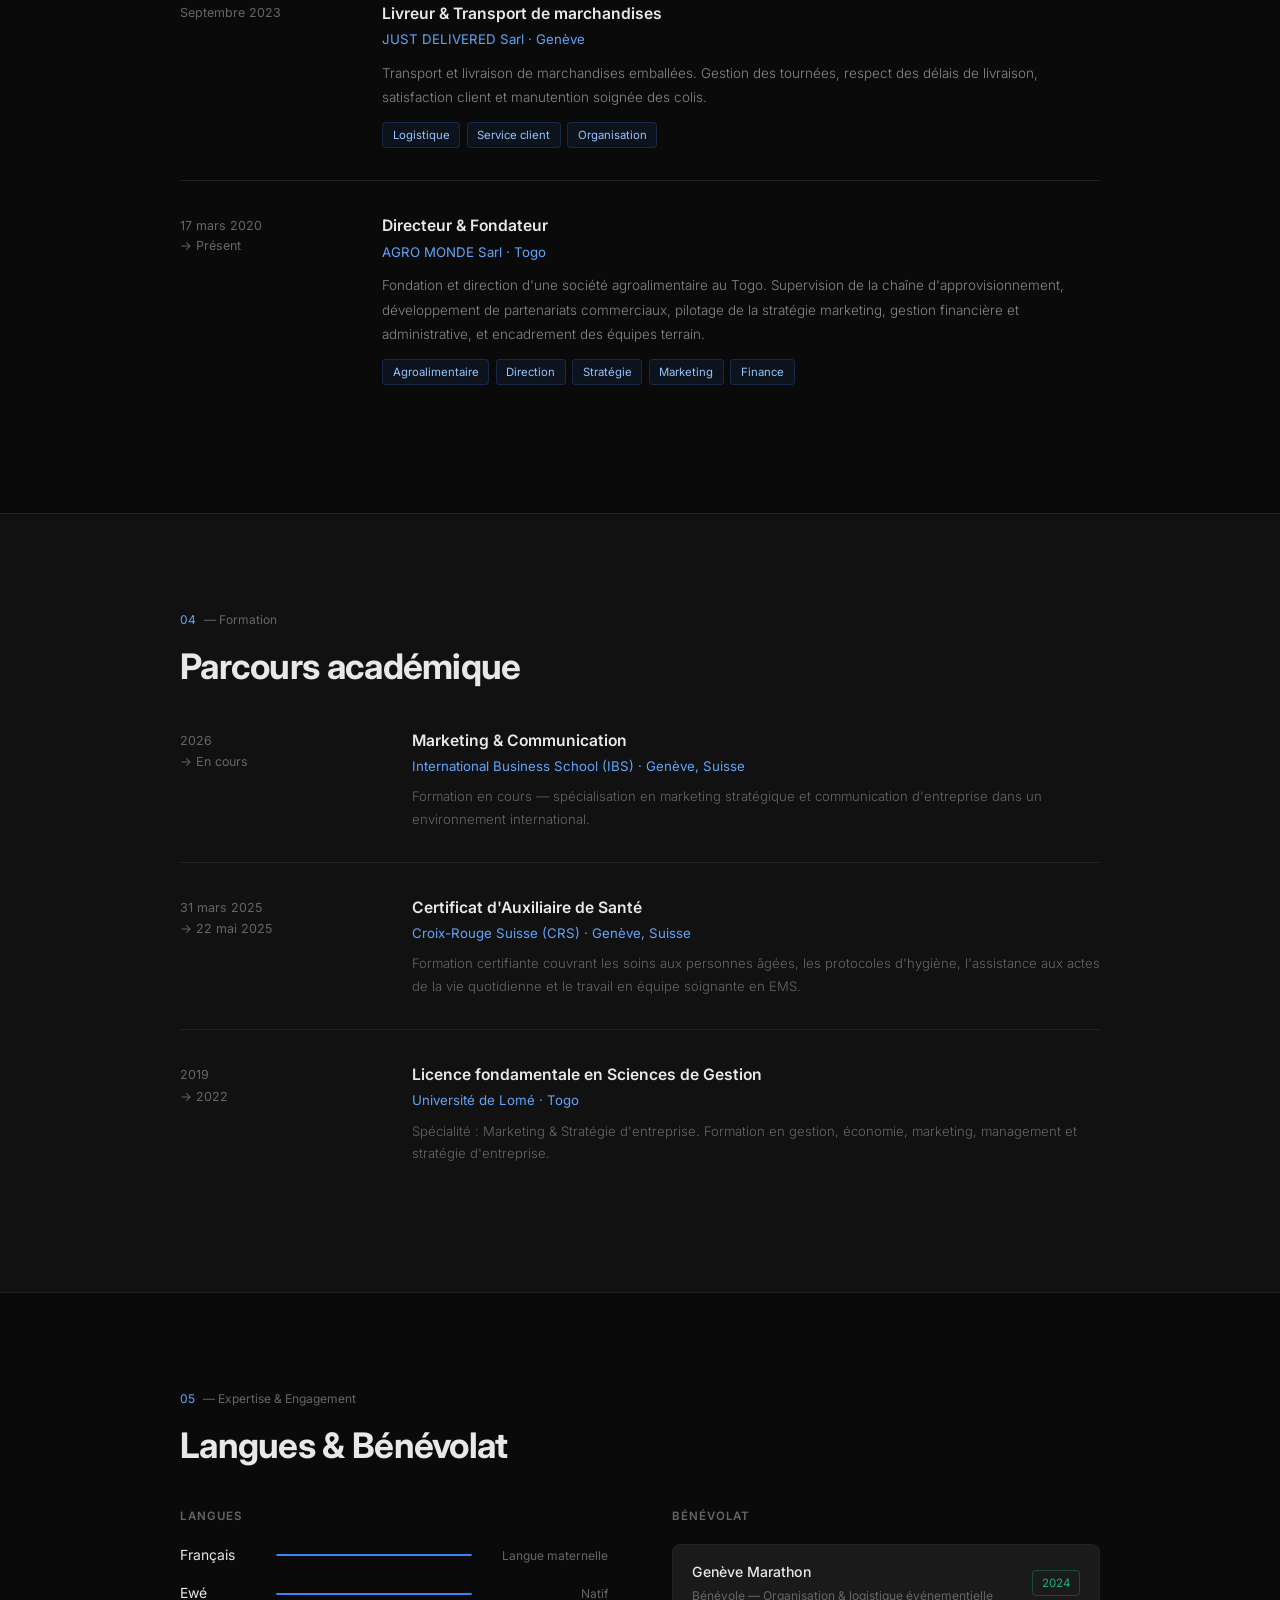
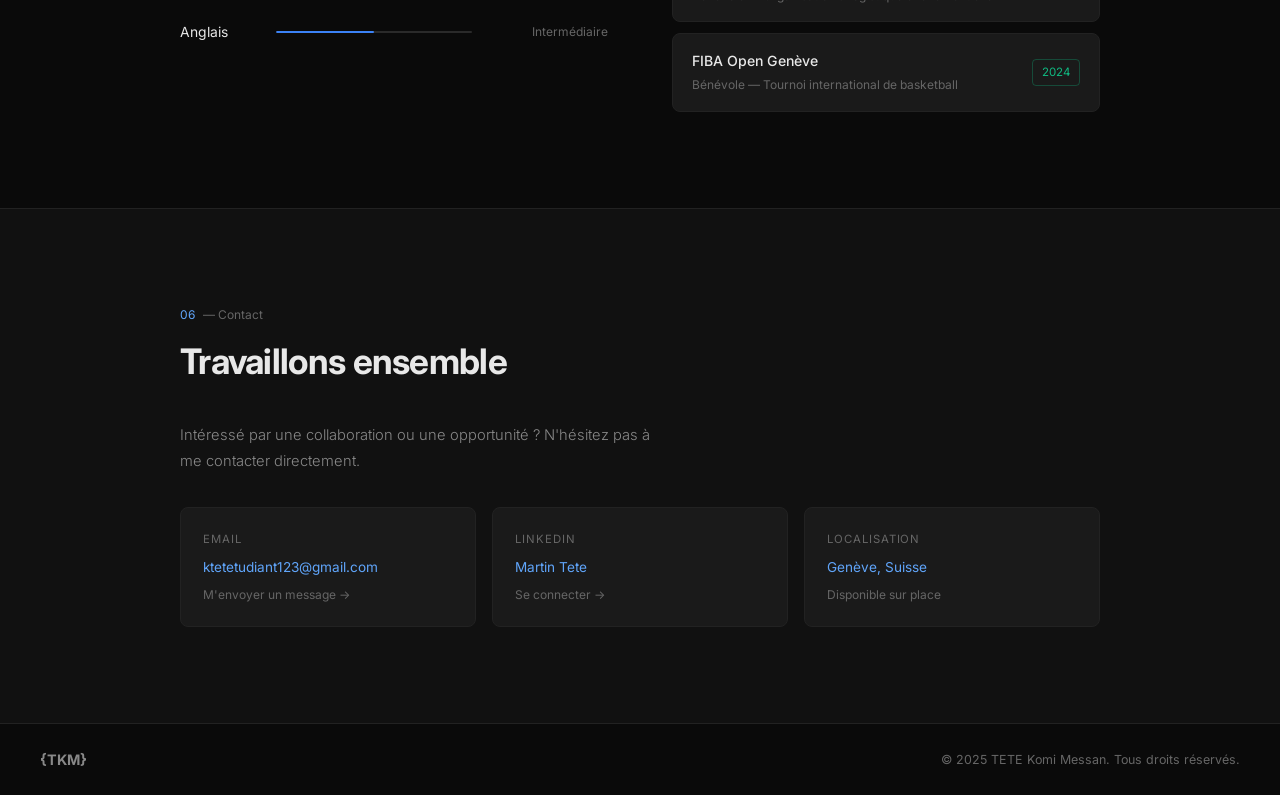
==== commit 0533f3af: "Update portfolio.html" ====
--- a/portfolio.html
+++ b/portfolio.html
@@ -394,7 +394,7 @@
       <div class="exp-period">Septembre 2023</div>
       <div>
         <div class="exp-role">Livreur &amp; Transport de marchandises</div>
-        <div class="exp-company">JUST DELIVERED Sarl · Togo</div>
+        <div class="exp-company">JUST DELIVERED Sarl · Genève</div>
         <div class="exp-desc">Transport et livraison de marchandises emballées. Gestion des tournées, respect des délais de livraison, satisfaction client et manutention soignée des colis.</div>
         <div class="exp-badges">
           <span class="exp-badge">Logistique</span>
